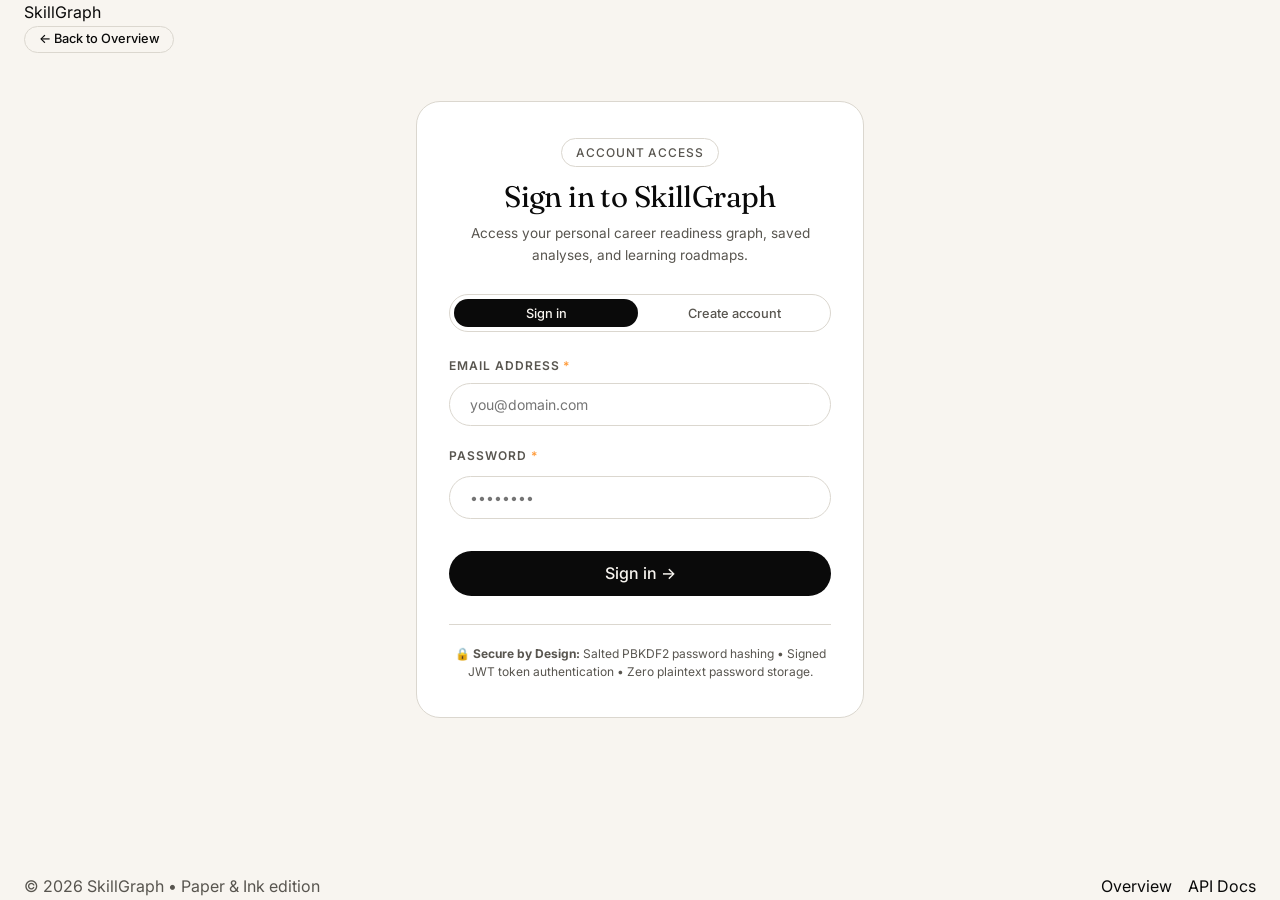
==== frontend/auth.html @ 473e0429 "feat: complete secure account authentication, onboarding flow, and empty states" ====
<!DOCTYPE html>
<html lang="en">
<head>
  <meta charset="UTF-8">
  <meta name="viewport" content="width=device-width, initial-scale=1.0">
  <title>Account — SkillGraph</title>
  <meta name="description" content="Sign in or create your SkillGraph account to access personalized career readiness graphs, skill gap analyses, and 6-week roadmaps.">
  
  <!-- Google Fonts: Fraunces (Display), Inter (Body), JetBrains Mono (Code/Pills) -->
  <link rel="preconnect" href="https://fonts.googleapis.com">
  <link rel="preconnect" href="https://fonts.gstatic.com" crossorigin>
  <link href="https://fonts.googleapis.com/css2?family=Fraunces:ital,opsz,wght@0,9..144,300..700;1,9..144,300..700&family=Inter:wght@300;400;500;600;700&family=JetBrains+Mono:wght@400;500;600&display=swap" rel="stylesheet">
  
  <!-- Core Design Tokens & Component Stylesheets -->
  <link rel="stylesheet" href="css/variables.css">
  <link rel="stylesheet" href="css/style.css">
  <link rel="stylesheet" href="css/components.css">
</head>
<body class="bg-paper text-ink min-h-screen flex flex-col justify-between">

  <!-- Header -->
  <header class="header">
    <div class="header-inner container">
      <a href="index.html" class="brand" aria-label="SkillGraph Home">
        <span class="brand-text">SkillGraph</span>
      </a>

      <div class="header-actions">
        <a href="index.html" class="btn btn-outline btn-sm">
          &larr; Back to Overview
        </a>
      </div>
    </div>
  </header>

  <!-- Main Auth Container -->
  <main class="container" style="max-width: 480px; margin: 3rem auto 4rem; padding: 0 1rem;">
    <div class="card" style="padding: 2.25rem 2rem; border: 1px solid var(--border); box-shadow: var(--shadow-md);">
      
      <!-- Card Header -->
      <div style="text-align: center; margin-bottom: 1.75rem;">
        <span class="eyebrow-pill" style="margin-bottom: 0.75rem;">Account Access</span>
        <h1 id="auth-heading" style="font-family: var(--font-display); font-size: 1.85rem; line-height: 1.2; margin-bottom: 0.5rem;">
          Sign in to SkillGraph
        </h1>
        <p id="auth-subheading" style="font-size: 0.85rem; color: var(--muted-foreground);">
          Access your personal career readiness graph, saved analyses, and learning roadmaps.
        </p>
      </div>

      <!-- Segmented Tab Controls -->
      <div class="segmented-pill" style="margin-bottom: 1.5rem; width: 100%;">
        <button id="tab-signin" class="segmented-pill-btn active" type="button" style="flex: 1;">
          Sign in
        </button>
        <button id="tab-signup" class="segmented-pill-btn" type="button" style="flex: 1;">
          Create account
        </button>
      </div>

      <!-- Alert / Validation Box -->
      <div id="auth-alert" class="alert-box error hidden" style="margin-bottom: 1.25rem;"></div>

      <!-- Auth Form -->
      <form id="auth-form" novalidate>
        <!-- Full Name (Sign Up only) -->
        <div id="field-name-container" class="form-group hidden">
          <label class="form-label" for="auth-name">Full Name <span style="color:var(--accent);">*</span></label>
          <input 
            id="auth-name" 
            class="form-input" 
            type="text" 
            placeholder="e.g. Alex Chen" 
            autocomplete="name"
          >
        </div>

        <!-- Email Address -->
        <div class="form-group">
          <label class="form-label" for="auth-email">Email Address <span style="color:var(--accent);">*</span></label>
          <input 
            id="auth-email" 
            class="form-input" 
            type="email" 
            placeholder="you@domain.com" 
            required 
            autocomplete="email"
          >
        </div>

        <!-- Password -->
        <div class="form-group">
          <div class="flex items-center justify-between" style="margin-bottom: 0.25rem;">
            <label class="form-label" for="auth-password" style="margin-bottom:0;">Password <span style="color:var(--accent);">*</span></label>
            <span id="password-hint" style="font-size: 0.75rem; color: var(--muted-foreground); display: none;">min 8 chars</span>
          </div>
          <input 
            id="auth-password" 
            class="form-input" 
            type="password" 
            placeholder="••••••••" 
            required 
            autocomplete="current-password"
          >
        </div>

        <!-- Submit Button -->
        <button id="auth-submit-btn" class="btn btn-primary btn-lg" type="submit" style="width: 100%; margin-top: 0.75rem;">
          Sign in &rarr;
        </button>
      </form>

      <!-- Security Microcopy -->
      <div style="margin-top: 1.75rem; padding-top: 1.25rem; border-top: 1px solid var(--border); text-align: center;">
        <p style="font-size: 0.75rem; color: var(--muted-foreground); line-height: 1.5;">
          🔒 <strong>Secure by Design:</strong> Salted PBKDF2 password hashing &bull; Signed JWT token authentication &bull; Zero plaintext password storage.
        </p>
      </div>

    </div>
  </main>

  <!-- Footer -->
  <footer class="footer" style="margin-top: auto;">
    <div class="container flex flex-wrap items-center justify-between gap-4">
      <p>&copy; <span id="current-year">2026</span> SkillGraph &bull; Paper &amp; Ink edition</p>
      <div class="flex gap-4">
        <a href="index.html" class="ink-underline">Overview</a>
        <a href="docs/api-reference.md" class="ink-underline">API Docs</a>
      </div>
    </div>
  </footer>

  <!-- Scripts -->
  <script src="js/config.js"></script>
  <script src="js/api.js"></script>
  <script src="js/auth.js"></script>
</body>
</html>
---- frontend/css/variables.css ----
/* ==========================================================================
   SkillGraph Design System - Theme Tokens & CSS Custom Properties
   Edition: "Paper & Ink"
   Standard: OKLCH perceptual lightness & chroma
   ========================================================================== */

:root {
  /* Surface & Ink Tokens (Paper & Ink Edition) */
  --paper: oklch(97.2% 0.008 85);       /* #FBF9F5 Warm Cream */
  --paper-2: oklch(94.5% 0.01 85);      /* #F3EFEA Parchment */
  --ink: oklch(14.5% 0 0);              /* #161616 Deep Ink */
  --ink-2: oklch(24.5% 0 0);            /* #2A2A2A Charcoal */
  --highlight: oklch(78% 0.16 60);      /* #E58A2B Amber Gold */

  /* Semantic UI Tokens */
  --background: var(--paper);
  --foreground: var(--ink);

  --card: #FFFFFF;
  --card-foreground: var(--ink);

  --popover: #FFFFFF;
  --popover-foreground: var(--ink);

  --primary: var(--ink);
  --primary-foreground: var(--paper);

  --secondary: var(--paper-2);
  --secondary-foreground: var(--ink);

  --muted: var(--paper-2);
  --muted-foreground: oklch(45% 0.01 85); /* #6B665E Muted Taupe */

  --accent: var(--highlight);
  --accent-foreground: var(--ink);

  --destructive: oklch(55% 0.22 27);    /* #DC2626 Crimson */
  --destructive-foreground: var(--paper);

  --border: oklch(88% 0.012 85);        /* #DDD7CE Warm Sand */
  --input: oklch(88% 0.012 85);
  --ring: var(--ink);

  --radius: 1rem;                       /* 16px base rounding */
  --radius-sm: 0.75rem;                 /* 12px */
  --radius-md: 1rem;                    /* 16px */
  --radius-lg: 1.5rem;                  /* 24px */
  --radius-xl: 2.5rem;                  /* 40px */
  --radius-full: 9999px;

  /* Typography Stacks */
  --font-display: "Fraunces", "Instrument Serif", ui-serif, Georgia, serif;
  --font-sans: "Inter", ui-sans-serif, system-ui, -apple-system, sans-serif;
  --font-mono: "JetBrains Mono", ui-monospace, SFMono-Regular, monospace;

  /* Shadows */
  --shadow-subtle: 0 1px 3px rgba(22, 22, 22, 0.04), 0 1px 2px rgba(22, 22, 22, 0.02);
  --shadow-card: 0 4px 20px rgba(22, 22, 22, 0.04);
  --shadow-float: 0 12px 36px rgba(22, 22, 22, 0.08);

  /* Transitions */
  --transition-smooth: all 0.25s cubic-bezier(0.16, 1, 0.3, 1);
  --transition-bounce: transform 0.15s cubic-bezier(0.34, 1.56, 0.64, 1);
}

/* Dark Theme Overrides */
.dark {
  --background: oklch(14.5% 0 0);
  --foreground: var(--paper);

  --card: oklch(20% 0 0);
  --card-foreground: var(--paper);

  --popover: oklch(20% 0 0);
  --popover-foreground: var(--paper);

  --primary: var(--paper);
  --primary-foreground: var(--ink);

  --secondary: oklch(24% 0 0);
  --secondary-foreground: var(--paper);

  --muted: oklch(24% 0 0);
  --muted-foreground: oklch(68% 0.01 85);

  --border: oklch(100% 0 0 / 0.10);
  --input: oklch(100% 0 0 / 0.12);
  --ring: var(--paper);
}
---- frontend/css/style.css ----
/* ==========================================================================
   SkillGraph Core Styles & Global Layout ("Paper & Ink" Edition)
   ========================================================================== */

@import url("./variables.css");

/* 1. Reset & Box Sizing */
*, *::before, *::after {
  box-sizing: border-box;
  margin: 0;
  padding: 0;
}

html {
  font-size: 16px;
  scroll-behavior: smooth;
  -webkit-font-smoothing: antialiased;
  -moz-osx-font-smoothing: grayscale;
}

body {
  min-height: 100vh;
  background-color: var(--background);
  color: var(--foreground);
  font-family: var(--font-sans);
  font-weight: 400;
  line-height: 1.6;
  display: flex;
  flex-direction: column;
}

main {
  flex: 1 0 auto;
}

/* 2. Typography */
h1, h2, h3, h4, h5, h6 {
  font-family: var(--font-display);
  font-weight: 400;
  color: var(--foreground);
  letter-spacing: -0.02em;
}

.font-display { font-family: var(--font-display); }
.font-sans { font-family: var(--font-sans); }
.font-mono { font-family: var(--font-mono); }

a {
  color: inherit;
  text-decoration: none;
}

p {
  color: var(--muted-foreground);
}

/* Ink Underline Effect */
.ink-underline {
  background-image: linear-gradient(currentColor, currentColor);
  background-position: 0 100%;
  background-repeat: no-repeat;
  background-size: 0 1px;
  transition: background-size 0.3s cubic-bezier(0.16, 1, 0.3, 1);
}

.ink-underline:hover,
.ink-underline:focus-visible {
  background-size: 100% 1px;
}

/* 3. Global Containers & Grids */
.container {
  width: 100%;
  max-width: 1280px;
  margin-left: auto;
  margin-right: auto;
  padding-left: 1.5rem;
  padding-right: 1.5rem;
}

.flex { display: flex; }
.inline-flex { display: inline-flex; }
.grid { display: grid; }
.hidden { display: none !important; }

.items-center { align-items: center; }
.items-start { align-items: flex-start; }
.items-end { align-items: flex-end; }
.justify-between { justify-content: space-between; }
.justify-center { justify-content: center; }
.justify-end { justify-content: flex-end; }

.flex-col { flex-direction: column; }
.flex-wrap { flex-wrap: wrap; }
.flex-1 { flex: 1 1 0%; }

.gap-1 { gap: 0.25rem; }
.gap-2 { gap: 0.5rem; }
.gap-3 { gap: 0.75rem; }
.gap-4 { gap: 1rem; }
.gap-6 { gap: 1.5rem; }
.gap-8 { gap: 2rem; }
.gap-12 { gap: 3rem; }
.gap-16 { gap: 4rem; }

/* 4. Sticky Header Navigation */
.site-header {
  position: sticky;
  top: 0;
  z-index: 50;
  border-bottom: 1px solid var(--border);
  background-color: rgba(251, 249, 245, 0.85);
  backdrop-filter: blur(16px);
  -webkit-backdrop-filter: blur(16px);
  transition: var(--transition-smooth);
}

.header-container {
  display: flex;
  align-items: center;
  justify-content: space-between;
  max-width: 1280px;
  margin: 0 auto;
  padding: 0.85rem 1.5rem;
}

/* Logo Mark */
.brand-link {
  display: flex;
  align-items: center;
  gap: 0.65rem;
  font-family: var(--font-display);
  font-size: 1.2rem;
  font-weight: 600;
  letter-spacing: -0.02em;
  color: var(--foreground);
}

.brand-badge {
  display: grid;
  place-items: center;
  width: 2rem;
  height: 2rem;
  border-radius: var(--radius-full);
  background-color: var(--foreground);
  color: var(--background);
  font-family: var(--font-display);
  font-size: 0.9rem;
  font-weight: 600;
}

.brand-suffix {
  color: var(--muted-foreground);
  font-weight: 400;
}

/* Desktop Navigation */
.nav-links-desktop {
  display: none;
  align-items: center;
  gap: 0.25rem;
}

@media (min-width: 768px) {
  .nav-links-desktop {
    display: flex;
  }
}

.nav-pill {
  position: relative;
  display: inline-flex;
  align-items: center;
  padding: 0.35rem 1rem;
  border-radius: var(--radius-full);
  font-size: 0.875rem;
  font-weight: 500;
  color: var(--muted-foreground);
  transition: var(--transition-smooth);
}

.nav-pill:hover {
  color: var(--foreground);
  background-color: var(--secondary);
}

.nav-pill.active {
  background-color: var(--foreground);
  color: var(--background);
  font-weight: 500;
}

/* Header Actions */
.header-actions {
  display: flex;
  align-items: center;
  gap: 0.75rem;
}

.mobile-menu-btn {
  display: grid;
  place-items: center;
  width: 2.25rem;
  height: 2.25rem;
  border-radius: var(--radius-full);
  border: 1px solid var(--border);
  background: var(--card);
  cursor: pointer;
  color: var(--foreground);
}

@media (min-width: 768px) {
  .mobile-menu-btn {
    display: none;
  }
}

/* Mobile Drawer */
.mobile-nav-drawer {
  display: none;
  flex-direction: column;
  padding: 1rem 1.5rem 1.5rem;
  border-bottom: 1px solid var(--border);
  background: var(--background);
  gap: 0.5rem;
}

.mobile-nav-drawer.open {
  display: flex;
}

.mobile-nav-link {
  display: block;
  padding: 0.6rem 1rem;
  border-radius: var(--radius-full);
  font-size: 0.95rem;
  color: var(--foreground);
}

.mobile-nav-link:hover,
.mobile-nav-link.active {
  background-color: var(--secondary);
}

/* 5. Marquee Ticker */
.marquee-container {
  overflow: hidden;
  white-space: nowrap;
  border-top: 1px solid var(--border);
  border-bottom: 1px solid var(--border);
  padding: 0.85rem 0;
  background-color: var(--paper-2);
}

.marquee-track {
  display: inline-flex;
  animation: marquee 25s linear infinite;
  font-family: var(--font-mono);
  font-size: 0.85rem;
  color: var(--muted-foreground);
}

.marquee-item {
  display: inline-flex;
  align-items: center;
  padding: 0 1.25rem;
}

@keyframes marquee {
  0% { transform: translateX(0); }
  100% { transform: translateX(-50%); }
}

/* 6. Footer */
.site-footer {
  border-top: 1px solid var(--border);
  background-color: var(--background);
  padding: 2.5rem 0;
  margin-top: auto;
}

.footer-container {
  display: flex;
  flex-wrap: wrap;
  align-items: center;
  justify-content: space-between;
  gap: 1.5rem;
}

.footer-copy {
  font-size: 0.875rem;
  color: var(--muted-foreground);
}

.footer-links {
  display: flex;
  align-items: center;
  gap: 1.5rem;
  font-size: 0.875rem;
  color: var(--muted-foreground);
}

.footer-links a:hover {
  color: var(--foreground);
}
---- frontend/css/components.css ----
/* ==========================================================================
   SkillGraph Reusable Component Library ("Paper & Ink" Edition)
   ========================================================================== */

/* 1. Buttons */
.btn {
  display: inline-flex;
  align-items: center;
  justify-content: center;
  gap: 0.5rem;
  padding: 0.65rem 1.4rem;
  border-radius: var(--radius-full);
  font-family: var(--font-sans);
  font-size: 0.875rem;
  font-weight: 500;
  line-height: 1;
  cursor: pointer;
  border: 1px solid transparent;
  transition: var(--transition-smooth);
  user-select: none;
}

.btn:active {
  transform: scale(0.97);
}

.btn-primary {
  background-color: var(--foreground);
  color: var(--background);
}

.btn-primary:hover {
  background-color: var(--ink-2);
}

.btn-secondary {
  background-color: var(--secondary);
  color: var(--foreground);
  border-color: var(--border);
}

.btn-secondary:hover {
  background-color: var(--card);
}

.btn-outline {
  background-color: transparent;
  border-color: var(--border);
  color: var(--foreground);
}

.btn-outline:hover {
  background-color: var(--secondary);
  border-color: var(--foreground);
}

.btn-accent {
  background-color: var(--highlight);
  color: var(--ink);
  font-weight: 600;
}

.btn-accent:hover {
  opacity: 0.92;
}

.btn-sm {
  padding: 0.4rem 0.85rem;
  font-size: 0.8rem;
}

.btn-lg {
  padding: 0.85rem 1.85rem;
  font-size: 1rem;
}

.btn:disabled, .btn[aria-disabled="true"] {
  opacity: 0.5;
  cursor: not-allowed;
  pointer-events: none;
}

/* 2. Cards */
.card {
  position: relative;
  background-color: var(--card);
  border: 1px solid var(--border);
  border-radius: var(--radius-lg);
  padding: 1.75rem;
  transition: var(--transition-smooth);
}

.card:hover {
  box-shadow: var(--shadow-subtle);
}

.card-sm {
  border-radius: var(--radius-md);
  padding: 1.25rem;
}

.card-dashed {
  background-color: transparent;
  border: 1px dashed var(--border);
  border-radius: var(--radius-md);
}

.card-dark {
  background-color: var(--foreground);
  color: var(--background);
  border-radius: var(--radius-xl);
  border: none;
}

/* 3. Badges, Eyebrows & Status Pills */
.eyebrow-pill {
  display: inline-flex;
  align-items: center;
  gap: 0.4rem;
  padding: 0.25rem 0.85rem;
  border-radius: var(--radius-full);
  border: 1px solid var(--border);
  background-color: var(--card);
  font-family: var(--font-sans);
  font-size: 0.75rem;
  font-weight: 500;
  text-transform: uppercase;
  letter-spacing: 0.08em;
  color: var(--muted-foreground);
}

.source-badge {
  display: inline-flex;
  align-items: center;
  gap: 0.45rem;
  padding: 0.25rem 0.75rem;
  border-radius: var(--radius-full);
  border: 1px solid var(--border);
  background-color: var(--card);
  font-family: var(--font-mono);
  font-size: 0.75rem;
  color: var(--muted-foreground);
}

.status-dot {
  width: 0.5rem;
  height: 0.5rem;
  border-radius: var(--radius-full);
}

.status-dot.live {
  background-color: #10B981; /* Emerald */
  box-shadow: 0 0 6px rgba(16, 185, 129, 0.4);
}

.status-dot.demo {
  background-color: #9CA3AF; /* Muted gray */
}

.status-dot.awaiting {
  background-color: var(--highlight);
  animation: pulse 1.8s infinite;
}

@keyframes pulse {
  0%, 100% { opacity: 1; transform: scale(1); }
  50% { opacity: 0.5; transform: scale(0.85); }
}

.skill-tag {
  display: inline-flex;
  align-items: center;
  gap: 0.35rem;
  padding: 0.25rem 0.7rem;
  border-radius: var(--radius-full);
  border: 1px solid var(--border);
  background-color: var(--secondary);
  font-family: var(--font-mono);
  font-size: 0.75rem;
  color: var(--foreground);
}

.skill-tag.missing {
  border-style: dashed;
  background-color: transparent;
  color: var(--muted-foreground);
}

/* 4. Form Controls */
.form-group {
  display: flex;
  flex-direction: column;
  gap: 0.45rem;
  margin-bottom: 1.25rem;
}

.form-label {
  font-family: var(--font-sans);
  font-size: 0.75rem;
  font-weight: 600;
  text-transform: uppercase;
  letter-spacing: 0.08em;
  color: var(--muted-foreground);
}

.form-input,
.form-select,
.form-textarea {
  width: 100%;
  padding: 0.75rem 1.25rem;
  border-radius: var(--radius-full);
  border: 1px solid var(--border);
  background-color: var(--card);
  color: var(--foreground);
  font-family: var(--font-sans);
  font-size: 0.875rem;
  outline: none;
  transition: var(--transition-smooth);
}

.form-textarea {
  border-radius: var(--radius-md);
  resize: vertical;
  min-height: 120px;
}

.form-input:focus,
.form-select:focus,
.form-textarea:focus {
  border-color: var(--foreground);
  box-shadow: 0 0 0 3px rgba(22, 22, 22, 0.08);
}

/* Segmented Control Pill */
.segmented-pill {
  display: inline-flex;
  padding: 0.25rem;
  border-radius: var(--radius-full);
  border: 1px solid var(--border);
  background-color: var(--card);
  gap: 0.25rem;
}

.segmented-pill-btn {
  padding: 0.4rem 1rem;
  border-radius: var(--radius-full);
  border: none;
  background: transparent;
  font-family: var(--font-sans);
  font-size: 0.8rem;
  font-weight: 500;
  color: var(--muted-foreground);
  cursor: pointer;
  transition: var(--transition-smooth);
}

.segmented-pill-btn.active {
  background-color: var(--foreground);
  color: var(--background);
}

/* 5. Progress Bars */
.progress-track {
  width: 100%;
  height: 0.5rem;
  border-radius: var(--radius-full);
  background-color: var(--secondary);
  overflow: hidden;
}

.progress-track.thick {
  height: 0.75rem;
}

.progress-fill {
  height: 100%;
  border-radius: var(--radius-full);
  background-color: var(--foreground);
  transition: width 0.7s cubic-bezier(0.16, 1, 0.3, 1);
}

.progress-fill.accent {
  background-color: var(--highlight);
}

/* 6. Standard Page Header */
.page-header {
  padding-top: 3.5rem;
  padding-bottom: 2rem;
  border-bottom: 1px solid var(--border);
  margin-bottom: 2.5rem;
}

.page-header-row {
  display: flex;
  flex-wrap: wrap;
  align-items: flex-end;
  justify-content: space-between;
  gap: 1.5rem;
}

.page-header-title {
  font-family: var(--font-display);
  font-size: clamp(2.25rem, 5vw, 3.25rem);
  line-height: 1.05;
  margin-top: 0.75rem;
}

.page-header-sub {
  margin-top: 0.75rem;
  max-width: 650px;
  font-size: 1.05rem;
  line-height: 1.5;
  color: var(--muted-foreground);
}

/* 7. Modal & Dialog Overlay */
.modal-backdrop {
  position: fixed;
  inset: 0;
  z-index: 100;
  background-color: rgba(22, 22, 22, 0.5);
  backdrop-filter: blur(8px);
  -webkit-backdrop-filter: blur(8px);
  display: flex;
  align-items: center;
  justify-content: center;
  padding: 1.5rem;
  opacity: 0;
  pointer-events: none;
  transition: opacity 0.25s ease;
}

.modal-backdrop.open {
  opacity: 1;
  pointer-events: auto;
}

.modal-card {
  width: 100%;
  max-width: 480px;
  background-color: var(--card);
  border: 1px solid var(--border);
  border-radius: var(--radius-lg);
  padding: 2.25rem;
  box-shadow: var(--shadow-float);
  transform: scale(0.96) translateY(8px);
  transition: transform 0.25s cubic-bezier(0.16, 1, 0.3, 1);
}

.modal-backdrop.open .modal-card {
  transform: scale(1) translateY(0);
}

.modal-header {
  display: flex;
  align-items: center;
  justify-content: space-between;
  margin-bottom: 1.5rem;
}

.modal-close-btn {
  background: transparent;
  border: none;
  cursor: pointer;
  color: var(--muted-foreground);
  font-size: 1.25rem;
  padding: 0.25rem;
  line-height: 1;
}

.modal-close-btn:hover {
  color: var(--foreground);
}

/* 8. Alert Banners */
.alert-box {
  display: flex;
  align-items: flex-start;
  gap: 0.75rem;
  padding: 0.85rem 1.25rem;
  border-radius: var(--radius-md);
  font-size: 0.875rem;
  margin-bottom: 1rem;
}

.alert-box.info {
  background-color: var(--secondary);
  border: 1px solid var(--border);
  color: var(--foreground);
}

.alert-box.error {
  background-color: #FEF2F2;
  border: 1px solid #FCA5A5;
  color: #991B1B;
}

.alert-box.success {
  background-color: #ECFDF5;
  border: 1px solid #A7F3D0;
  color: #065F46;
}
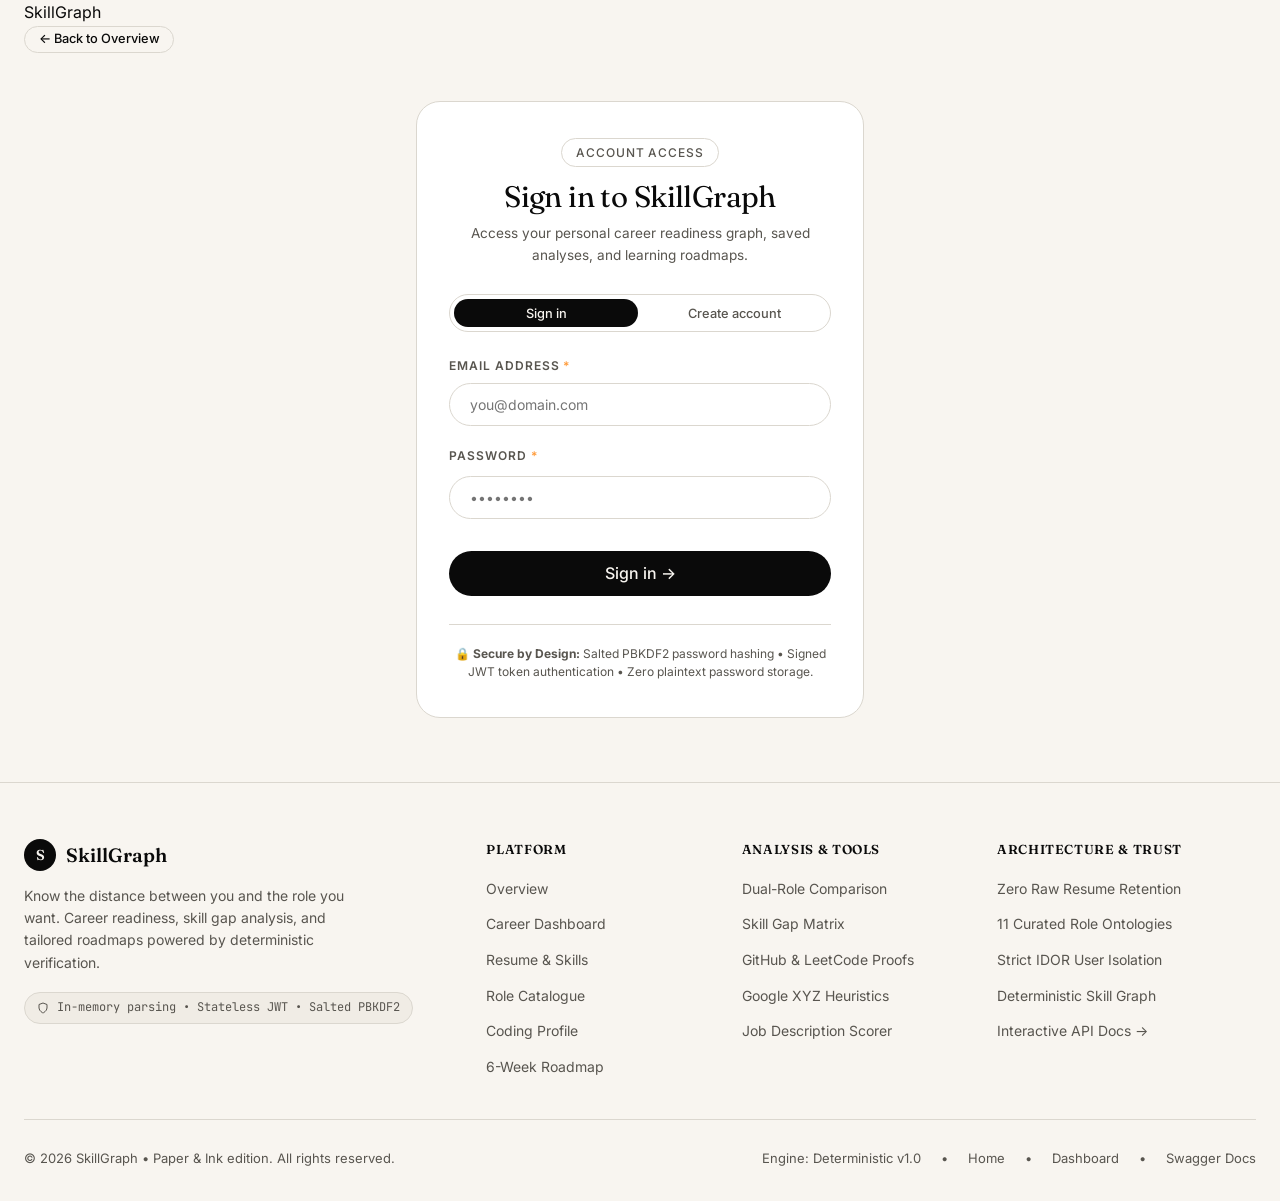
==== commit 6dcc5f3d: "feat: display extracted resume skill chips, fix app.js auth signout button, and redesign professiona" ====
--- a/frontend/auth.html
+++ b/frontend/auth.html
@@ -120,13 +120,72 @@
     </div>
   </main>
 
-  <!-- Footer -->
-  <footer class="footer" style="margin-top: auto;">
-    <div class="container flex flex-wrap items-center justify-between gap-4">
-      <p>&copy; <span id="current-year">2026</span> SkillGraph &bull; Paper &amp; Ink edition</p>
-      <div class="flex gap-4">
-        <a href="index.html" class="ink-underline">Overview</a>
-        <a href="docs/api-reference.md" class="ink-underline">API Docs</a>
+  <!-- Global Multi-Column Footer -->
+  <footer class="site-footer" role="contentinfo">
+    <div class="container">
+      <div class="footer-top">
+        <div class="footer-col-brand">
+          <a href="index.html" class="footer-brand" aria-label="SkillGraph Homepage">
+            <span class="brand-badge" aria-hidden="true">S</span>
+            <span>SkillGraph</span>
+          </a>
+          <p class="footer-desc">
+            Know the distance between you and the role you want. Career readiness, skill gap analysis, and tailored roadmaps powered by deterministic verification.
+          </p>
+          <div class="footer-security-pill">
+            <svg width="12" height="12" viewBox="0 0 24 24" fill="none" stroke="currentColor" stroke-width="2"><path d="M12 22s8-4 8-10V5l-8-3-8 3v7c0 6 8 10 8 10z"/></svg>
+            <span>In-memory parsing &bull; Stateless JWT &bull; Salted PBKDF2</span>
+          </div>
+        </div>
+
+        <div>
+          <h4 class="footer-heading">Platform</h4>
+          <ul class="footer-nav-list">
+            <li><a href="index.html">Overview</a></li>
+            <li><a href="dashboard.html">Career Dashboard</a></li>
+            <li><a href="resume-review.html">Resume &amp; Skills</a></li>
+            <li><a href="roles.html">Role Catalogue</a></li>
+            <li><a href="coding.html">Coding Profile</a></li>
+            <li><a href="roadmap.html">6-Week Roadmap</a></li>
+          </ul>
+        </div>
+
+        <div>
+          <h4 class="footer-heading">Analysis &amp; Tools</h4>
+          <ul class="footer-nav-list">
+            <li><a href="roles.html">Dual-Role Comparison</a></li>
+            <li><a href="dashboard.html">Skill Gap Matrix</a></li>
+            <li><a href="coding.html">GitHub &amp; LeetCode Proofs</a></li>
+            <li><a href="resume-review.html">Google XYZ Heuristics</a></li>
+            <li><a href="dashboard.html#jd-section">Job Description Scorer</a></li>
+          </ul>
+        </div>
+
+        <div>
+          <h4 class="footer-heading">Architecture &amp; Trust</h4>
+          <ul class="footer-nav-list">
+            <li><span>Zero Raw Resume Retention</span></li>
+            <li><span>11 Curated Role Ontologies</span></li>
+            <li><span>Strict IDOR User Isolation</span></li>
+            <li><span>Deterministic Skill Graph</span></li>
+            <li><a href="/docs" target="_blank" rel="noopener noreferrer">Interactive API Docs &rarr;</a></li>
+          </ul>
+        </div>
+      </div>
+
+      <div class="footer-bottom">
+        <div>
+          &copy; <span id="footer-year">2026</span> SkillGraph &bull; Paper &amp; Ink edition. All rights reserved.
+        </div>
+        <div class="footer-bottom-links">
+          <span>Engine: Deterministic v1.0</span>
+          <span>&bull;</span>
+          <a href="index.html">Home</a>
+          <span>&bull;</span>
+          <a href="dashboard.html">Dashboard</a>
+          <span>&bull;</span>
+          <a href="/docs" target="_blank" rel="noopener">Swagger Docs</a>
+        </div>
       </div>
     </div>
   </footer>
@@ -137,3 +196,4 @@
   <script src="js/auth.js"></script>
 </body>
 </html>
+
--- a/frontend/css/style.css
+++ b/frontend/css/style.css
@@ -271,14 +271,135 @@
   100% { transform: translateX(-50%); }
 }
 
-/* 6. Footer */
+/* 6. Professional Multi-Column Footer */
 .site-footer {
   border-top: 1px solid var(--border);
   background-color: var(--background);
-  padding: 2.5rem 0;
+  padding: 3.5rem 0 2rem;
   margin-top: auto;
 }
 
+.footer-top {
+  display: grid;
+  grid-template-columns: 2fr 1fr 1fr 1.25fr;
+  gap: 3rem;
+  padding-bottom: 2.5rem;
+  border-bottom: 1px solid var(--border);
+}
+
+@media (max-width: 900px) {
+  .footer-top {
+    grid-template-columns: 1fr 1fr;
+    gap: 2rem;
+  }
+}
+
+@media (max-width: 600px) {
+  .footer-top {
+    grid-template-columns: 1fr;
+    gap: 2rem;
+  }
+}
+
+.footer-col-brand {
+  display: flex;
+  flex-direction: column;
+  gap: 0.85rem;
+}
+
+.footer-brand {
+  display: inline-flex;
+  align-items: center;
+  gap: 0.6rem;
+  font-family: var(--font-display);
+  font-weight: 600;
+  font-size: 1.2rem;
+  color: var(--foreground);
+  text-decoration: none;
+}
+
+.footer-desc {
+  font-size: 0.875rem;
+  line-height: 1.6;
+  color: var(--muted-foreground);
+  max-width: 320px;
+  margin: 0;
+}
+
+.footer-security-pill {
+  display: inline-flex;
+  align-items: center;
+  gap: 0.5rem;
+  font-size: 0.75rem;
+  font-family: var(--font-mono);
+  color: var(--muted-foreground);
+  background-color: var(--secondary);
+  padding: 0.35rem 0.75rem;
+  border-radius: var(--radius-full);
+  border: 1px solid var(--border);
+  width: fit-content;
+  margin-top: 0.25rem;
+}
+
+.footer-heading {
+  font-size: 0.8125rem;
+  font-weight: 600;
+  text-transform: uppercase;
+  letter-spacing: 0.05em;
+  color: var(--foreground);
+  margin-bottom: 1rem;
+}
+
+.footer-nav-list {
+  list-style: none;
+  padding: 0;
+  margin: 0;
+  display: flex;
+  flex-direction: column;
+  gap: 0.625rem;
+}
+
+.footer-nav-list li a,
+.footer-nav-list li span {
+  font-size: 0.875rem;
+  color: var(--muted-foreground);
+  text-decoration: none;
+  transition: color 0.15s ease;
+}
+
+.footer-nav-list li a:hover {
+  color: var(--foreground);
+  text-decoration: underline;
+}
+
+.footer-bottom {
+  display: flex;
+  flex-wrap: wrap;
+  align-items: center;
+  justify-content: space-between;
+  gap: 1rem;
+  padding-top: 1.75rem;
+  font-size: 0.8125rem;
+  color: var(--muted-foreground);
+}
+
+.footer-bottom-links {
+  display: flex;
+  align-items: center;
+  gap: 1.25rem;
+}
+
+.footer-bottom-links a {
+  color: var(--muted-foreground);
+  text-decoration: none;
+}
+
+.footer-bottom-links a:hover {
+  color: var(--foreground);
+  text-decoration: underline;
+}
+
+/* Backward compatibility fallbacks */
 .footer-container {
   display: flex;
   flex-wrap: wrap;
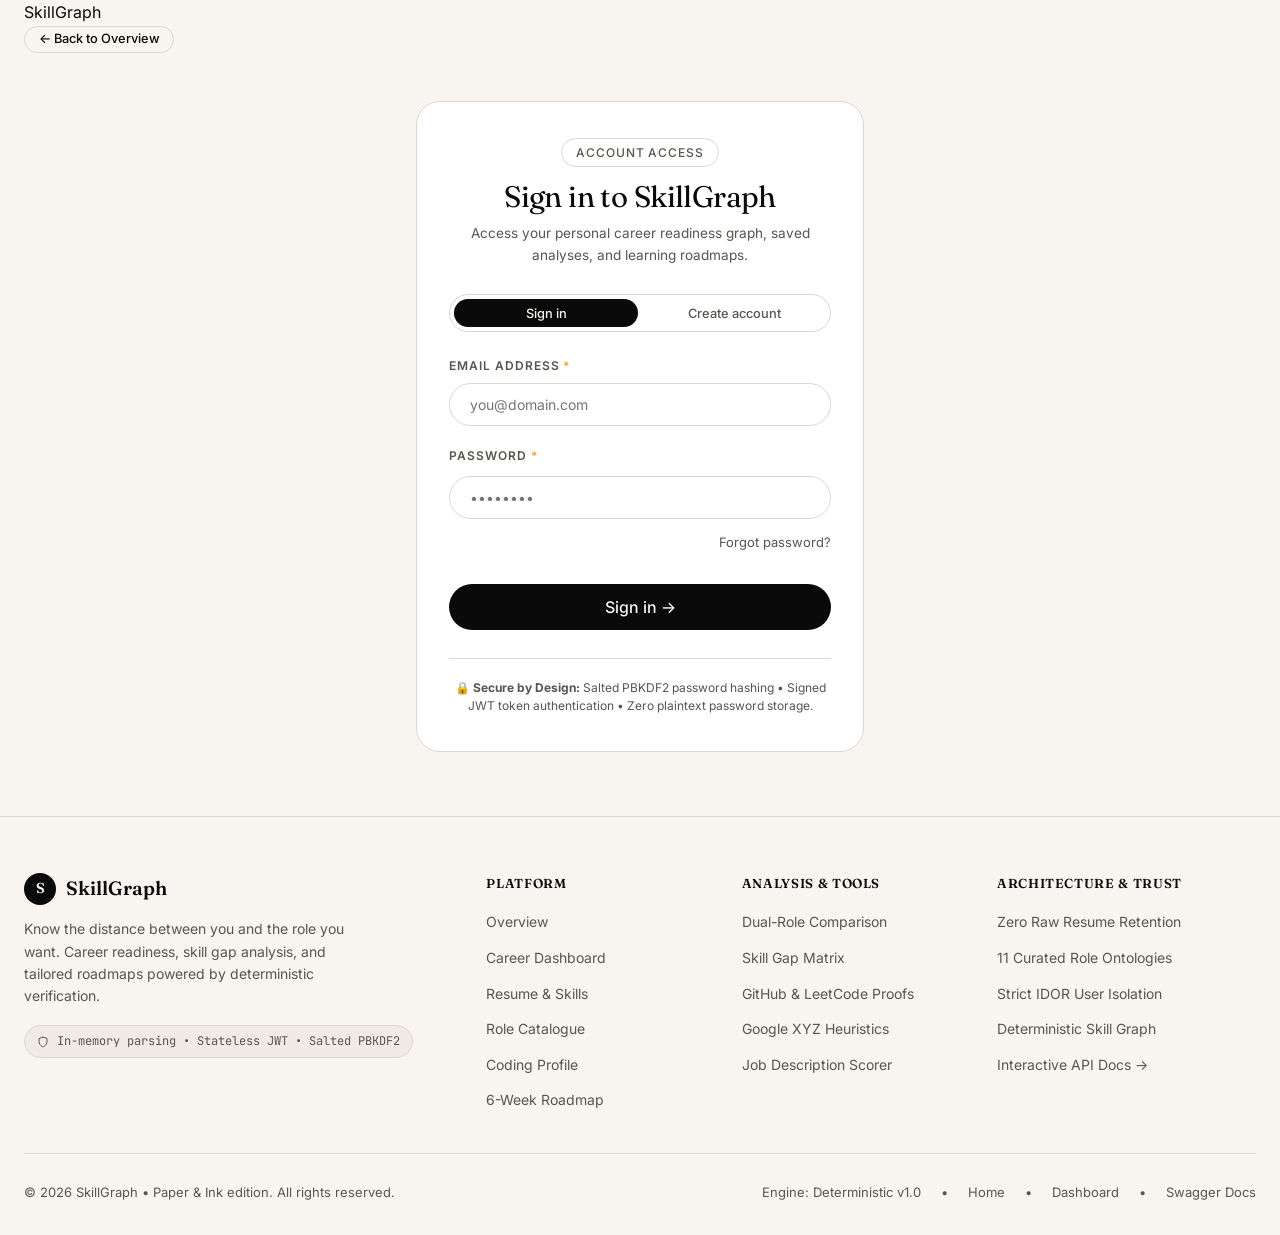
==== commit 92b14315: "feat: implement complete functional forgot password and password reset system" ====
--- a/frontend/auth.html
+++ b/frontend/auth.html
@@ -102,6 +102,11 @@
             required 
             autocomplete="current-password"
           >
+          <div id="forgot-password-container" class="flex justify-end" style="margin-top: 0.35rem;">
+            <a href="forgot-password.html" class="ink-underline" style="font-size: 0.8125rem; color: var(--muted-foreground); text-decoration: none;">
+              Forgot password?
+            </a>
+          </div>
         </div>
 
         <!-- Submit Button -->
--- a/frontend/css/components.css
+++ b/frontend/css/components.css
@@ -402,3 +402,84 @@
   color: #065F46;
 }
 
+/* 9. Password Strength Meter & Toggle Components */
+.strength-bar-container {
+  height: 4px;
+  background-color: var(--secondary);
+  border-radius: var(--radius-full);
+  overflow: hidden;
+  margin-top: 0.5rem;
+  margin-bottom: 0.5rem;
+}
+
+.strength-bar {
+  height: 100%;
+  width: 0%;
+  transition: width 0.25s ease, background-color 0.25s ease;
+}
+
+.strength-bar.weak { width: 25%; background-color: #EF4444; }
+.strength-bar.fair { width: 50%; background-color: #F59E0B; }
+.strength-bar.good { width: 75%; background-color: #3B82F6; }
+.strength-bar.strong { width: 100%; background-color: #10B981; }
+
+.password-requirements-list {
+  list-style: none;
+  padding: 0;
+  margin: 0.75rem 0 0;
+  display: grid;
+  grid-template-columns: 1fr 1fr;
+  gap: 0.35rem 0.75rem;
+}
+
+@media (max-width: 480px) {
+  .password-requirements-list {
+    grid-template-columns: 1fr;
+  }
+}
+
+.req-item {
+  font-size: 0.75rem;
+  color: var(--muted-foreground);
+  display: flex;
+  align-items: center;
+  gap: 0.4rem;
+  transition: color 0.2s ease;
+}
+
+.req-item.met {
+  color: #10B981;
+  font-weight: 500;
+}
+
+.password-input-wrapper {
+  position: relative;
+  display: flex;
+  align-items: center;
+}
+
+.password-input-wrapper .form-input {
+  padding-right: 2.75rem;
+  width: 100%;
+}
+
+.password-toggle-btn {
+  position: absolute;
+  right: 0.75rem;
+  top: 50%;
+  transform: translateY(-50%);
+  background: none;
+  border: none;
+  cursor: pointer;
+  color: var(--muted-foreground);
+  padding: 0.25rem;
+  display: flex;
+  align-items: center;
+  justify-content: center;
+}
+
+.password-toggle-btn:hover {
+  color: var(--foreground);
+}
+
+
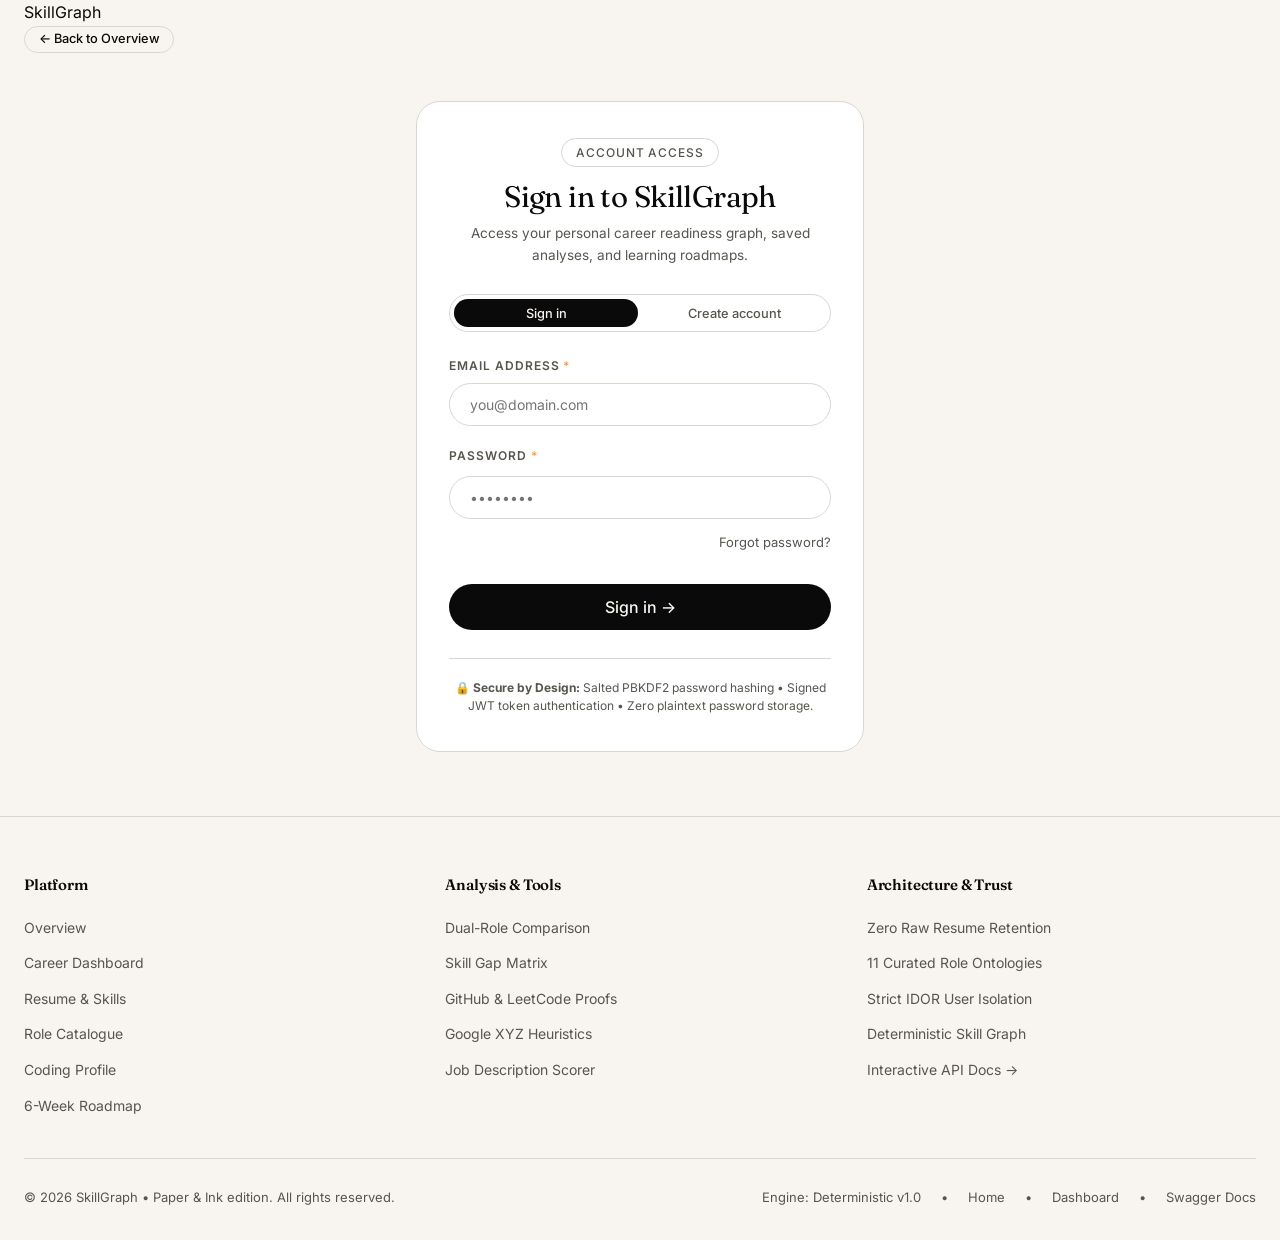
==== commit 055624e5: "style: remove intro column and redistribute footer to clean 3-column layout" ====
--- a/frontend/auth.html
+++ b/frontend/auth.html
@@ -129,20 +129,6 @@
   <footer class="site-footer" role="contentinfo">
     <div class="container">
       <div class="footer-top">
-        <div class="footer-col-brand">
-          <a href="index.html" class="footer-brand" aria-label="SkillGraph Homepage">
-            <span class="brand-badge" aria-hidden="true">S</span>
-            <span>SkillGraph</span>
-          </a>
-          <p class="footer-desc">
-            Know the distance between you and the role you want. Career readiness, skill gap analysis, and tailored roadmaps powered by deterministic verification.
-          </p>
-          <div class="footer-security-pill">
-            <svg width="12" height="12" viewBox="0 0 24 24" fill="none" stroke="currentColor" stroke-width="2"><path d="M12 22s8-4 8-10V5l-8-3-8 3v7c0 6 8 10 8 10z"/></svg>
-            <span>In-memory parsing &bull; Stateless JWT &bull; Salted PBKDF2</span>
-          </div>
-        </div>
-
         <div>
           <h4 class="footer-heading">Platform</h4>
           <ul class="footer-nav-list">
--- a/frontend/css/style.css
+++ b/frontend/css/style.css
@@ -281,73 +281,33 @@
 
 .footer-top {
   display: grid;
-  grid-template-columns: 2fr 1fr 1fr 1.25fr;
-  gap: 3rem;
+  grid-template-columns: repeat(3, 1fr);
+  gap: 2.5rem 2rem;
   padding-bottom: 2.5rem;
   border-bottom: 1px solid var(--border);
 }
 
-@media (max-width: 900px) {
+@media (max-width: 768px) {
   .footer-top {
-    grid-template-columns: 1fr 1fr;
-    gap: 2rem;
+    grid-template-columns: repeat(2, 1fr);
+    gap: 2rem 1.5rem;
   }
 }
 
-@media (max-width: 600px) {
+@media (max-width: 480px) {
   .footer-top {
     grid-template-columns: 1fr;
-    gap: 2rem;
+    gap: 1.75rem;
   }
 }
 
-.footer-col-brand {
-  display: flex;
-  flex-direction: column;
-  gap: 0.85rem;
-}
-
-.footer-brand {
-  display: inline-flex;
-  align-items: center;
-  gap: 0.6rem;
+.footer-heading {
   font-family: var(--font-display);
+  font-size: 0.9375rem;
   font-weight: 600;
-  font-size: 1.2rem;
-  color: var(--foreground);
-  text-decoration: none;
-}
-
-.footer-desc {
-  font-size: 0.875rem;
-  line-height: 1.6;
-  color: var(--muted-foreground);
-  max-width: 320px;
-  margin: 0;
-}
-
-.footer-security-pill {
-  display: inline-flex;
-  align-items: center;
-  gap: 0.5rem;
-  font-size: 0.75rem;
-  font-family: var(--font-mono);
-  color: var(--muted-foreground);
-  background-color: var(--secondary);
-  padding: 0.35rem 0.75rem;
-  border-radius: var(--radius-full);
-  border: 1px solid var(--border);
-  width: fit-content;
-  margin-top: 0.25rem;
-}
-
-.footer-heading {
-  font-size: 0.8125rem;
-  font-weight: 600;
-  text-transform: uppercase;
-  letter-spacing: 0.05em;
-  color: var(--foreground);
-  margin-bottom: 1rem;
+  color: var(--foreground);
+  margin-bottom: 1.125rem;
+  letter-spacing: -0.01em;
 }
 
 .footer-nav-list {
